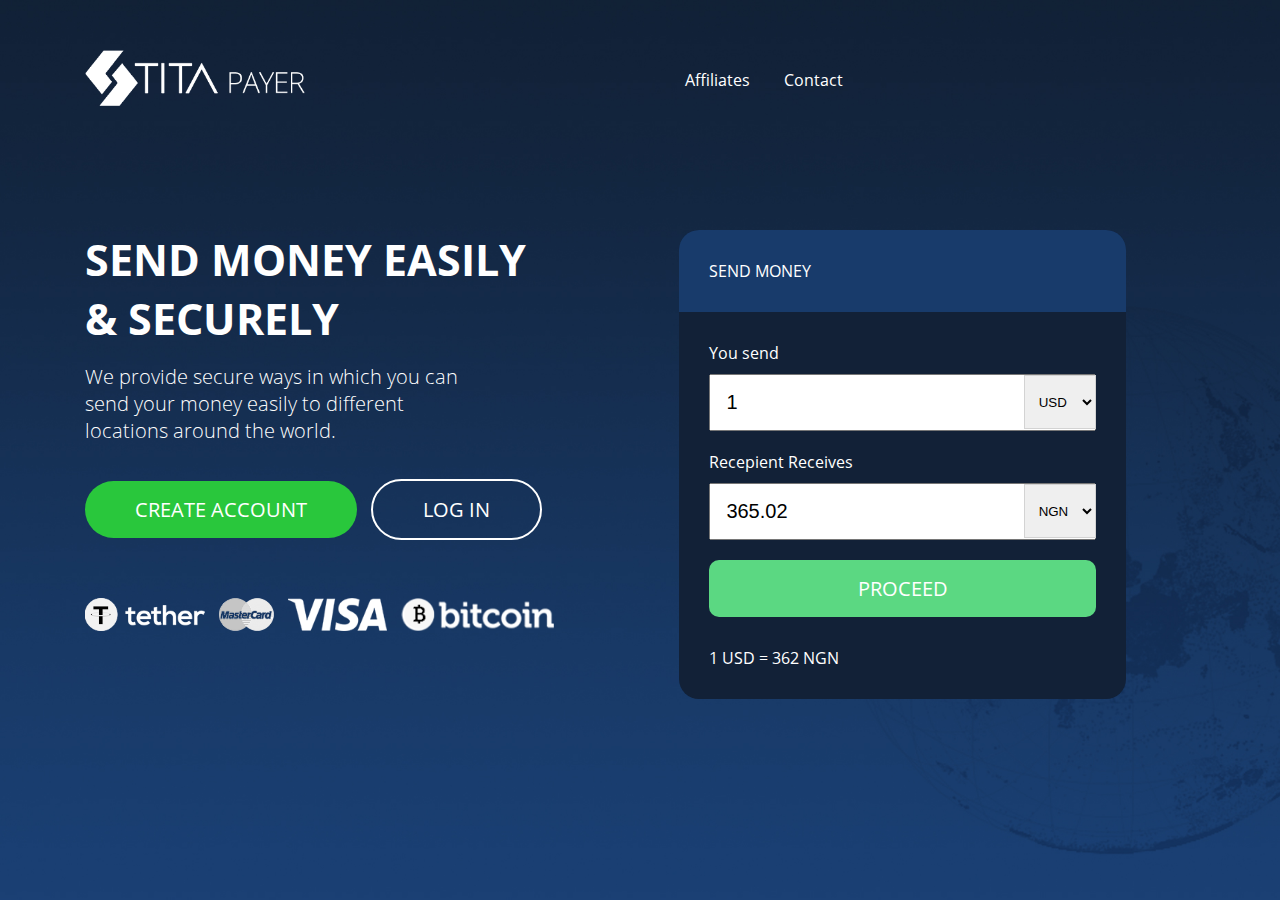
==== index.html @ bcf279bd "Started Landing Page" ====
<!DOCTYPE html>
<html lang="en">
  <head>
    <meta charset="UTF-8" />
    <meta name="viewport" content="width=device-width, initial-scale=1.0" />
    <meta http-equiv="X-UA-Compatible" content="ie=edge" />
    <title>TITAPayer</title>
    <link rel="stylesheet" href="./css/bootstrap-grid.css" />
    <link rel="stylesheet" href="./css/style.css" />
  </head>
  <body>
    <section id="header">
      <div class="container">
        <div class="row padding-vertical">
          <div class="col-md-6">
            <div class="nav">
              <img class="logo" src="./img/logo.png" alt="" />
            </div>
          </div>
          <div class="col-md-6">
            <div class="">
              <ul>
                <li>
                  <a href="#">Affiliates</a>
                </li>
                <li>
                  <a href="#">Contact</a>
                </li>
              </ul>
            </div>
          </div>
        </div>

        <div class="head">
          <div class="row expand">
            <div class="col-md-6">
              <div>
                <h1 class="caption">
                  SEND MONEY EASILY <br />
                  & SECURELY
                </h1>
                <p class="description">
                  We provide secure ways in which you can send your money easily
                  to different locations around the world.
                </p>
                <div class="button-holder">
                  <button class="createaccount">
                    CREATE ACCOUNT
                  </button>
                  <button class="loginaccount">
                    LOG IN
                  </button>
                </div>
                <div class="partner-holder">
                  <img src="./img/tether.png" alt="" />
                  <img src="./img/mastercard.png" alt="" />
                  <img src="./img/visa.png" alt="" />
                  <img src="./img/bitcoin.png" alt="" />
                </div>
              </div>
            </div>
            <div class="col-md-6 center-content">
              <div class="exchange-card">
                <div class="top">
                  <p>SEND MONEY</p>
                </div>
                <div class="body">
                  <p>You send</p>
                  <div class="input-holder">
                    <input type="number" name="" id="" value="1" />
                    <select class="dropdown">
                      <option value="1">USD</option>
                      <option value="2">NGN</option>
                    </select>
                  </div>
                  <p>Recepient Receives</p>
                  <div class="input-holder">
                    <input type="number" name="" id="" value="365.02" />
                    <select class="dropdown">
                      <option value="" selected disabled hidden>NGN</option>
                      <option value="1">NGN</option>
                      <option value="2">USD</option>
                    </select>
                  </div>
                  <button class="proceed">
                    PROCEED
                  </button>
                  <p>1 USD = 362 NGN</p>
                </div>
              </div>
            </div>
          </div>
        </div>
      </div>
    </section>
  </body>
</html>
---- css/style.css ----
* {
  margin: 0;
  padding: 0;
  box-sizing: border-box;
}
@font-face {
  font-family: "OpenSansLight";
  src: url("../fonts/OPENSANS-LIGHT.TTF");
}
@font-face {
  font-family: "OpenSansRegular";
  src: url("../fonts/OPENSANS-REGULAR.TTF");
}
@font-face {
  font-family: "OpenSansBold";
  src: url("../fonts/OPENSANS-BOLD.TTF");
}
.center-content {
  justify-content: center;
  display: flex;
}
body {
  font-family: "OpenSansRegular";
}
.expand {
  width: 100%;
}
#header {
  background-image: url(../img/header_bg.jpg);
  background-size: cover;
  min-height: 100vh;
}
#header ul {
  text-align: left;
}
#header li {
  display: inline-block;
  padding-left: 30px;
}
#header a {
  color: white;
  text-decoration: none;
  line-height: 60px;
}
#header .caption {
  font-family: "OpenSansBold";
  font-size: 43px;
  color: white;
  font-weight: 100;
}
#header .description {
  font-size: 20px;
  font-family: "OpenSansLight";
  color: white;
  font-weight: 100;
  padding-top: 15px;
  padding-bottom: 35px;
  max-width: 380px;
}

.createaccount {
  font-family: "OpenSansRegular";
  background-color: #29c73c;
  border: none;
  border-radius: 100px;
  padding: 15px 50px;
  font-size: 20px;
  color: white;
  margin-right: 10px;
  margin-bottom: 10px;
}
.loginaccount {
  font-family: "OpenSansRegular";
  background-color: transparent;
  border: 2px solid white;
  border-radius: 100px;
  padding: 15px 50px;
  font-size: 20px;
  color: white;
}
.nav {
  display: flex;
  flex-direction: row;
  justify-content: space-between;
}
.padding-vertical {
  padding-top: 50px;
}
.logo {
  max-width: 220px;
}
.partner-holder {
  margin-top: 50px;
}
.partner-holder img {
  height: 33px;
  margin-right: 10px;
  margin-bottom: 30px;
}
.exchange-card {
  background-color: #122137;
  width: 85%;
  border-radius: 20px;
}
.exchange-card .top {
  padding: 30px;
  background-color: #183b6b;
  border-radius: 20px 20px 0 0;
  color: white;
}
.exchange-card .body {
  padding: 30px;
  color: white;
}
input {
  font-size: 20px;
  padding: 15px;
  width: 100%;
  margin-top: 10px;
}
.input-holder {
  position: relative;
  margin-bottom: 20px;
}
.dropdown {
  position: absolute;
  right: 0;
  height: 54px;
  top: 11px;
  padding: 0 10px;
  border: 1px solid rgb(211, 211, 211);
}
.proceed {
  font-family: "OpenSansRegular";
  width: 100%;
  background-color: #5bd882;
  border: none;
  border-radius: 10px;
  padding: 15px;
  color: white;
  font-size: 20px;
  margin-bottom: 30px;
}
.head {
  margin-top: 120px;
}

.features-holder {
  /* max-width: 800px; */
  background-color: #29c73c;
  height: 400px;
  display: flex;
  justify-content: center;
}
.out-card {
  background-color: #173560;
  padding: 20px;
  width: 100%;
}
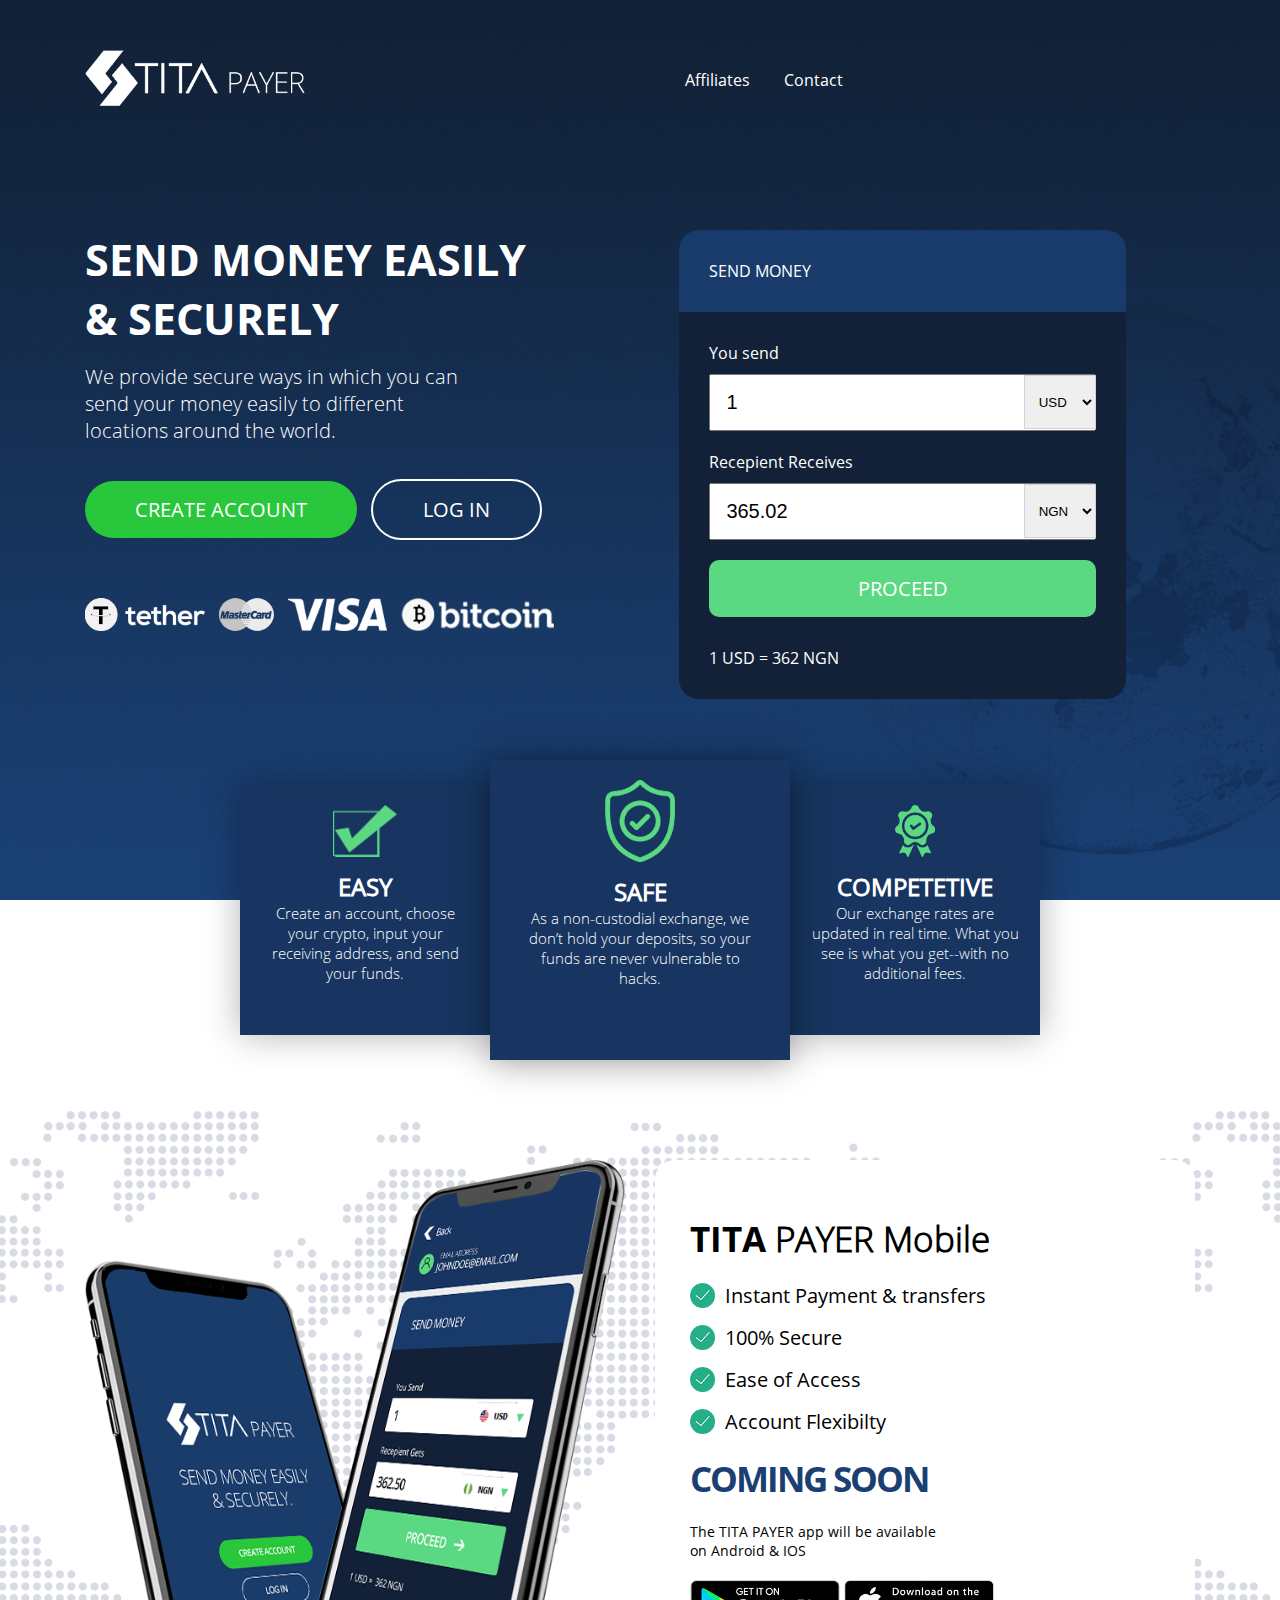
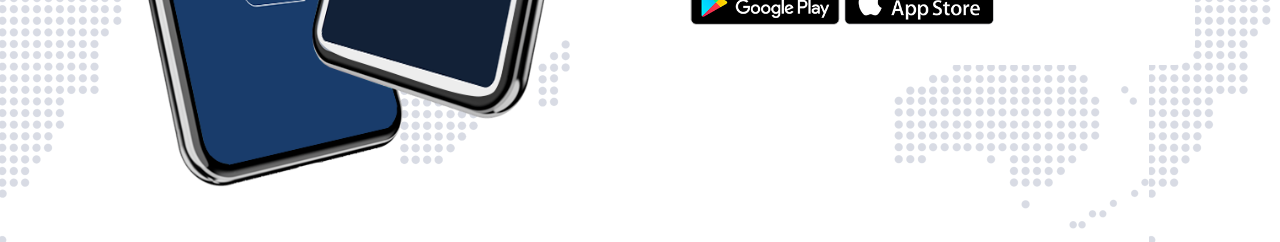
==== commit 865adf87: "added mobile section" ====
--- a/index.html
+++ b/index.html
@@ -7,9 +7,18 @@
     <title>TITAPayer</title>
     <link rel="stylesheet" href="./css/bootstrap-grid.css" />
     <link rel="stylesheet" href="./css/style.css" />
+    <script src="https://ajax.googleapis.com/ajax/libs/jquery/1.11.1/jquery.min.js"></script>
+    <script src="./js/demo.js"></script>
+    <script
+      type="text/javascript"
+      src="./js/jquery.particleground.min.js"
+    ></script>
   </head>
   <body>
     <section id="header">
+      <!-- <div id="particles" class="clip-ellipse">
+        <canvas class="pg-canvas" width="1313" height="976"></canvas>
+      </div> -->
       <div class="container">
         <div class="row padding-vertical">
           <div class="col-md-6">
@@ -93,5 +102,78 @@
         </div>
       </div>
     </section>
+    <section>
+      <div class="features-holder">
+        <div class="feature-cards">
+          <div class="card-small">
+            <img src="./img/ease.png" alt="" />
+            <h2>EASY</h2>
+            <p>
+              Create an account, choose your crypto, input your receiving
+              address, and send your funds.
+            </p>
+          </div>
+          <div class="card-big">
+            <img src="./img/shield.png" alt="" />
+            <h2>SAFE</h2>
+            <p>
+              As a non-custodial exchange, we don’t hold your deposits, so your
+              funds are never vulnerable to hacks.
+            </p>
+          </div>
+          <div class="card-small">
+            <img src="./img/compete.png" alt="" />
+            <h2>COMPETETIVE</h2>
+            <p>
+              Our exchange rates are updated in real time. What you see is what
+              you get--with no additional fees.
+            </p>
+          </div>
+        </div>
+      </div>
+    </section>
+    <section class="world-map">
+      <div class="container">
+        <div class="row">
+          <div class="col-md-6">
+            <div class="left-image">
+              <img src="./img/phone.png" alt="" />
+            </div>
+          </div>
+          <div class="col-md-6">
+            <div class="left-side">
+              <h2><span>TITA</span> PAYER Mobile</h2>
+              <ul>
+                <li class="flex-list">
+                  <img src="./img/success.png" alt="" />
+                  <p>Instant Payment & transfers</p>
+                </li>
+                <li class="flex-list">
+                  <img src="./img/success.png" alt="" />
+                  <p>100% Secure</p>
+                </li>
+                <li class="flex-list">
+                  <img src="./img/success.png" alt="" />
+                  <p>Ease of Access</p>
+                </li>
+                <li class="flex-list">
+                  <img src="./img/success.png" alt="" />
+                  <p>Account Flexibilty</p>
+                </li>
+              </ul>
+              <h2 class="coming-soon">COMING SOON</h2>
+              <p class="desc">
+                The TITA PAYER app will be available <br />
+                on Android & IOS
+              </p>
+              <div>
+                <img src="./img/googleplay.png" alt="" />
+                <img src="./img/appstore.png" alt="" />
+              </div>
+            </div>
+          </div>
+        </div>
+      </div>
+    </section>
   </body>
 </html>
--- a/css/style.css
+++ b/css/style.css
@@ -18,6 +18,7 @@
 .center-content {
   justify-content: center;
   display: flex;
+  height: min-content;
 }
 body {
   font-family: "OpenSansRegular";
@@ -101,6 +102,7 @@
   background-color: #122137;
   width: 85%;
   border-radius: 20px;
+  margin-bottom: 40px;
 }
 .exchange-card .top {
   padding: 30px;
@@ -146,14 +148,146 @@
 }
 
 .features-holder {
-  /* max-width: 800px; */
-  background-color: #29c73c;
   height: 400px;
   display: flex;
   justify-content: center;
-}
-.out-card {
+  margin-top: -190px;
+  /* position: absolute; */
+  /* left: 50%;
+  transform: translate(-50%); */
+}
+/* .features-holder {
+  height: 400px;
+  display: flex;
+  justify-content: center;
+  position: absolute;
+  left: 50%;
+  transform: translate(-50%);
+} */
+.feature-cards {
+  width: 800px;
+  /* background-color: #173560; */
+  display: flex;
+  flex-direction: row;
+  align-items: center;
+}
+.card-small {
+  width: 250px;
   background-color: #173560;
+  height: 250px;
+  -webkit-box-shadow: 0px 0px 34px 0px rgba(0, 0, 0, 0.3);
+  -moz-box-shadow: 0px 0px 34px 0px rgba(0, 0, 0, 0.3);
+  box-shadow: 0px 0px 34px 0px rgba(0, 0, 0, 0.3);
+  text-align: center;
   padding: 20px;
-  width: 100%;
-}
+  color: white;
+}
+.card-small p {
+  font-family: "OpenSansLight";
+  font-size: 15px;
+}
+.card-small img {
+  height: 60px;
+  padding-bottom: 8px;
+}
+.card-big {
+  width: 300px;
+  background-color: #173560;
+  height: 300px;
+  -webkit-box-shadow: 0px 0px 34px 0px rgba(0, 0, 0, 0.45);
+  -moz-box-shadow: 0px 0px 34px 0px rgba(0, 0, 0, 0.45);
+  box-shadow: 0px 0px 34px 0px rgba(0, 0, 0, 0.45);
+  z-index: 1;
+  text-align: center;
+  padding: 20px 30px;
+  color: white;
+}
+.card-big p {
+  font-family: "OpenSansLight";
+  font-size: 15px;
+}
+.card-big img {
+  height: 90px;
+  padding-bottom: 8px;
+}
+#particles {
+  width: 100%;
+
+  height: 100%;
+
+  overflow: hidden;
+  position: absolute;
+}
+.clip-circle {
+  clip-path: circle(720px at 100px right);
+  /* OLD VALUE example: circle(245px, 140px, 50px); */
+  /* Yep, even the new clip-path has deprecated stuff. */
+}
+.clip-ellipse {
+  clip-path: ellipse(800px 600px at bottom right);
+  /* OLD VALUE example: ellipse(245px, 80px, 75px, 30px); */
+}
+@media only screen and (max-width: 1200px) {
+  .features-holder {
+    margin-top: -70px;
+  }
+}
+@media only screen and (max-width: 768px) {
+  .features-holder {
+    margin-top: 0px;
+    padding-top: 20px;
+    height: auto;
+  }
+  .feature-cards {
+    flex-direction: column;
+    align-items: center;
+  }
+}
+.world-map {
+  background-image: url(../img/world-map-dots.png);
+  padding: 50px 0px;
+  /* margin-top */
+}
+.left-image img {
+  width: 100%;
+}
+.flex-list {
+  display: flex;
+  align-items: center;
+}
+.left-side {
+  background-color: white;
+  padding: 35px;
+  border-radius: 20px;
+}
+.left-side li {
+  margin-bottom: 15px;
+}
+.left-side h2 {
+  font-size: 35px;
+  font-family: "OpenSansLight";
+  margin: 20px 0px;
+}
+.left-side h2 span {
+  font-family: "OpenSansBold";
+}
+.left-side > ul > li > img {
+  width: 25px;
+  margin-right: 10px;
+}
+.left-side > div > img {
+  max-width: 150px;
+}
+.left-side p {
+  font-size: 20px;
+}
+.coming-soon {
+  margin-top: 15px;
+  font-family: "OpenSansBold" !important;
+  color: #1a4073;
+  letter-spacing: -2px;
+}
+.desc {
+  font-size: 14px !important;
+  margin-bottom: 20px;
+}
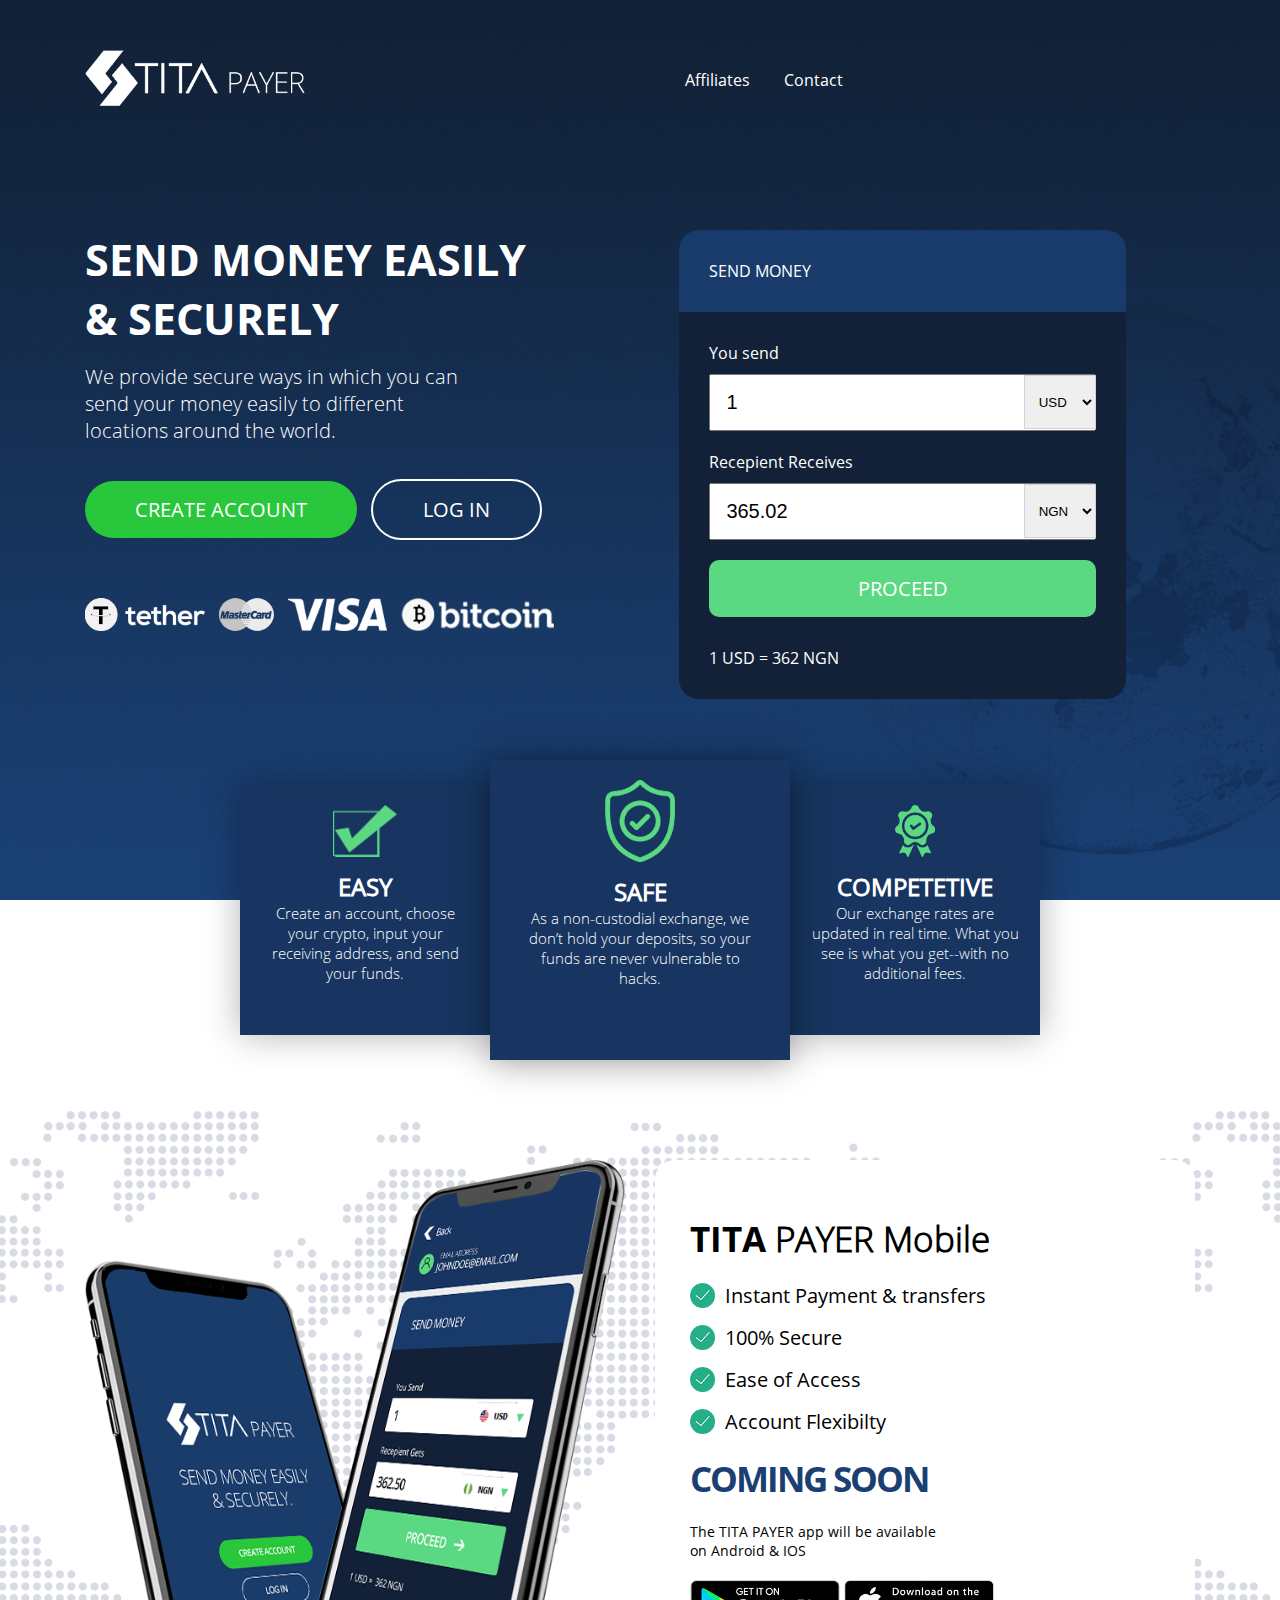
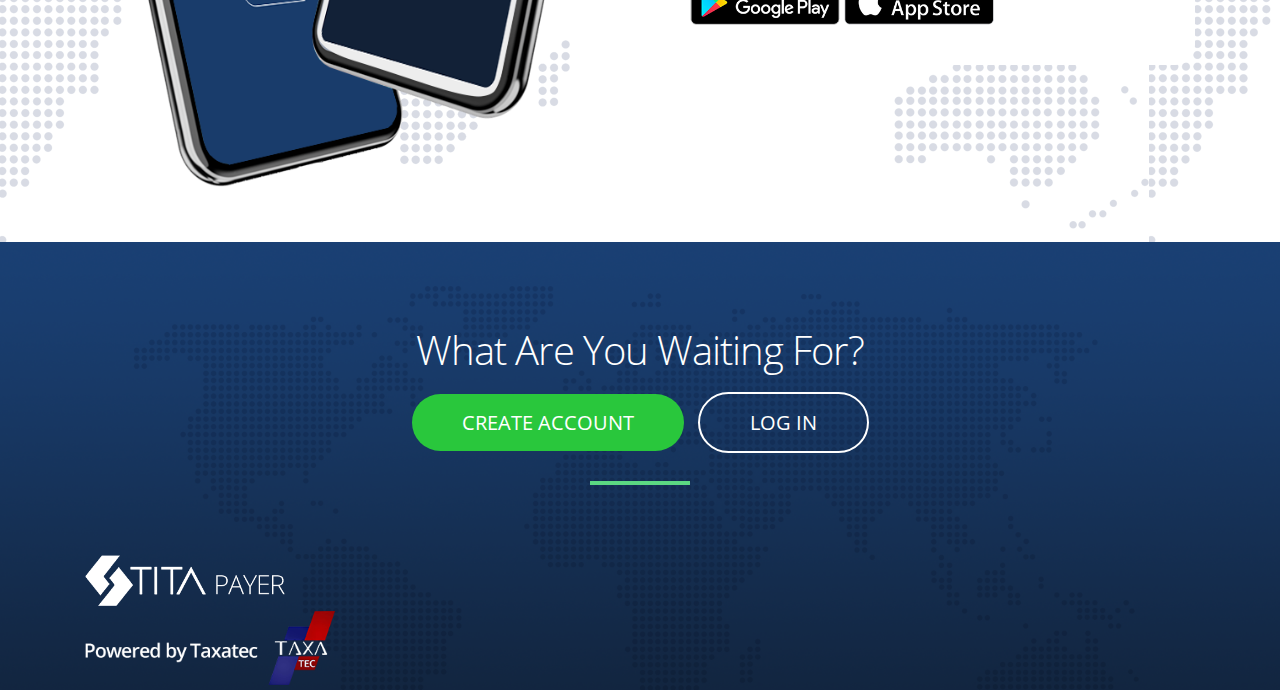
==== commit ec63c17f: "added footer" ====
--- a/index.html
+++ b/index.html
@@ -175,5 +175,35 @@
         </div>
       </div>
     </section>
+    <footer>
+      <div class="container">
+        <div class="row">
+          <div class="col-md-12">
+            <div class="footer-CTA">
+              <div>
+                <h2>What Are You Waiting For?</h2>
+                <div class="button-holder">
+                  <button class="createaccount">
+                    CREATE ACCOUNT
+                  </button>
+                  <button class="loginaccount">
+                    LOG IN
+                  </button>
+                </div>
+                <div class="divider-green"></div>
+              </div>
+            </div>
+          </div>
+        </div>
+        <div class="row">
+          <div class="col-md-4">
+            <div class="footer-left">
+              <img id="logo" src="./img/logo.png" alt="" /><br />
+              <img id="taxatec" src="./img/Powered by Taxatec.png" alt="" />
+            </div>
+          </div>
+        </div>
+      </div>
+    </footer>
   </body>
 </html>
--- a/css/style.css
+++ b/css/style.css
@@ -291,3 +291,43 @@
   font-size: 14px !important;
   margin-bottom: 20px;
 }
+footer {
+  height: auto;
+  background-image: url(../img/footer-bg.png);
+  background-size: cover;
+  padding: 80px 20px 0px;
+}
+.footer-CTA {
+  display: flex;
+  flex-direction: column;
+  justify-content: center;
+}
+.footer-CTA > div {
+  text-align: center;
+}
+.footer-CTA h2 {
+  font-size: 40px;
+  font-family: "OpenSansLight";
+  letter-spacing: -1px;
+  color: white;
+  font-weight: 100;
+  margin-bottom: 15px;
+}
+.divider-green {
+  background-color: #5bd882;
+  width: 100px;
+  height: 4px;
+  margin: 20px 0px;
+  left: 50%;
+  position: relative;
+  transform: translateX(-50%);
+}
+.footer-left {
+  margin-top: 50px;
+}
+.footer-left #logo {
+  width: 200px;
+}
+.footer-left #taxatec {
+  width: 250px;
+}
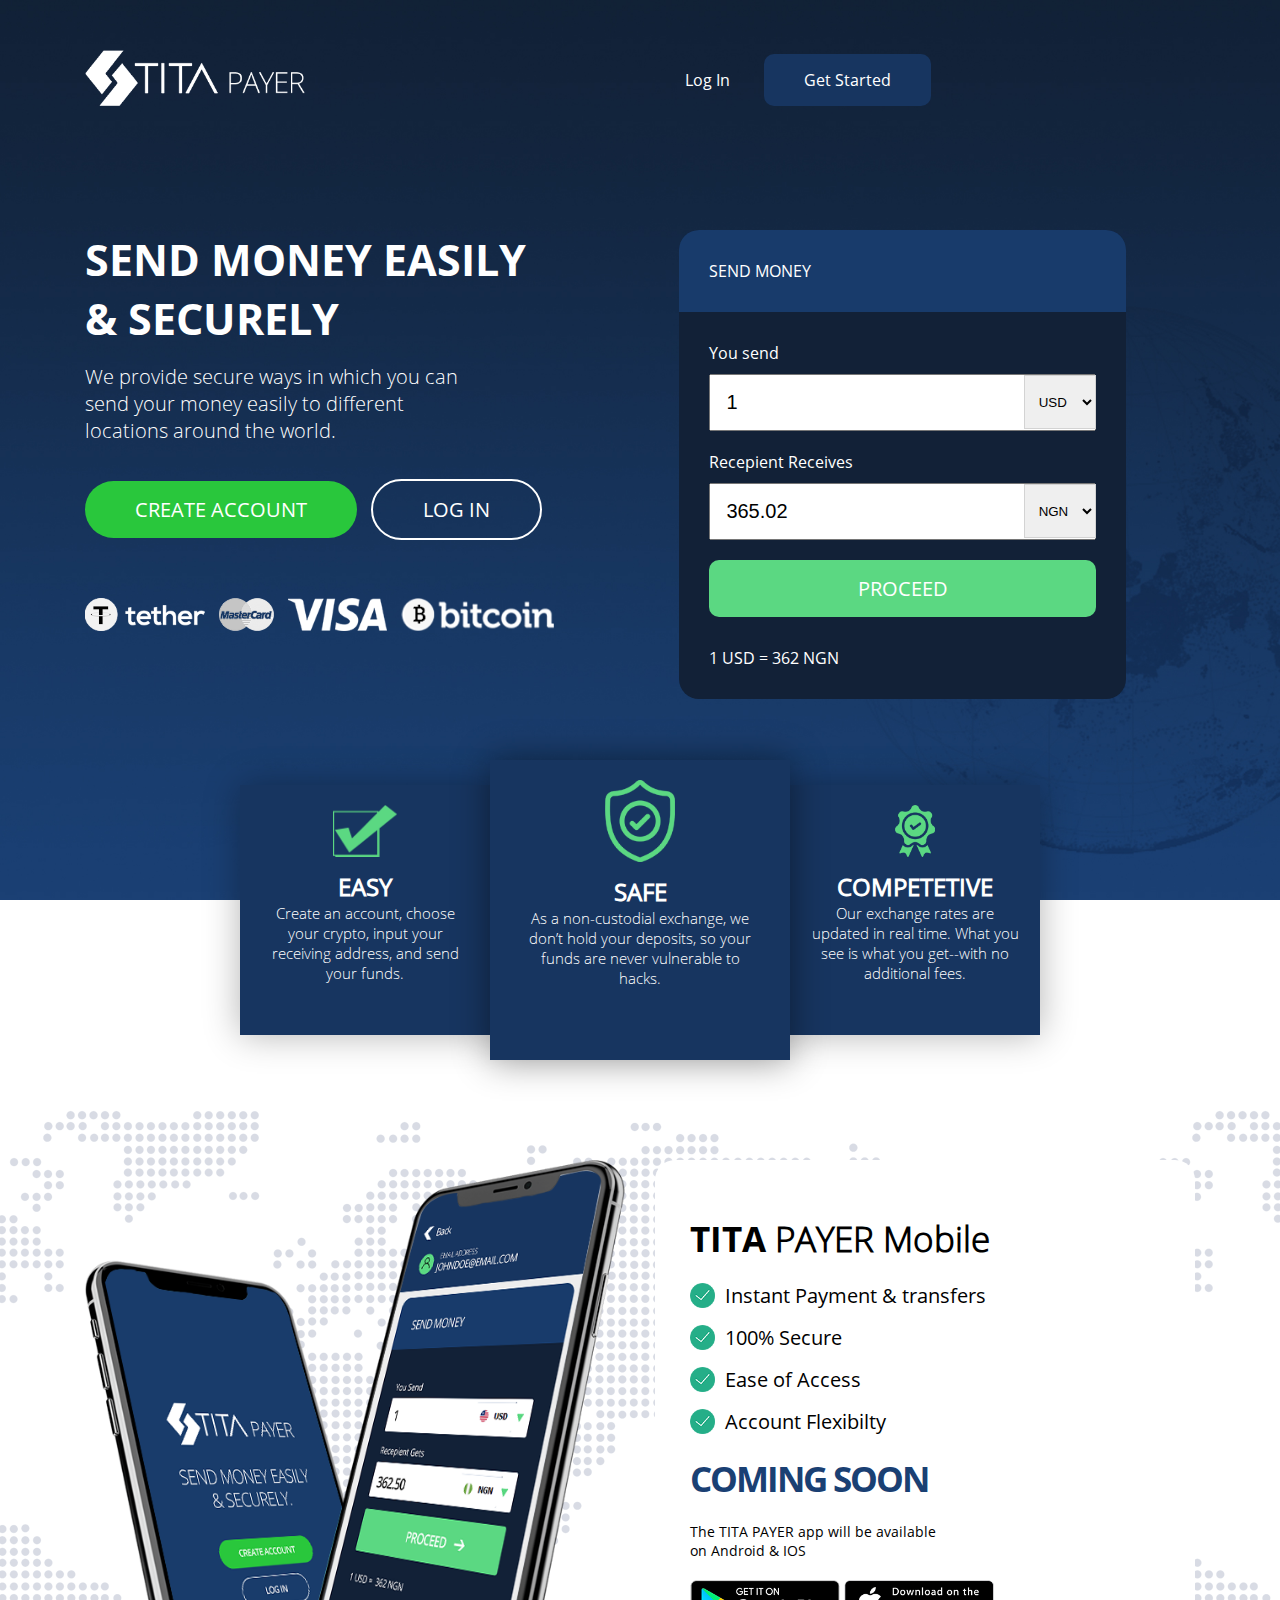
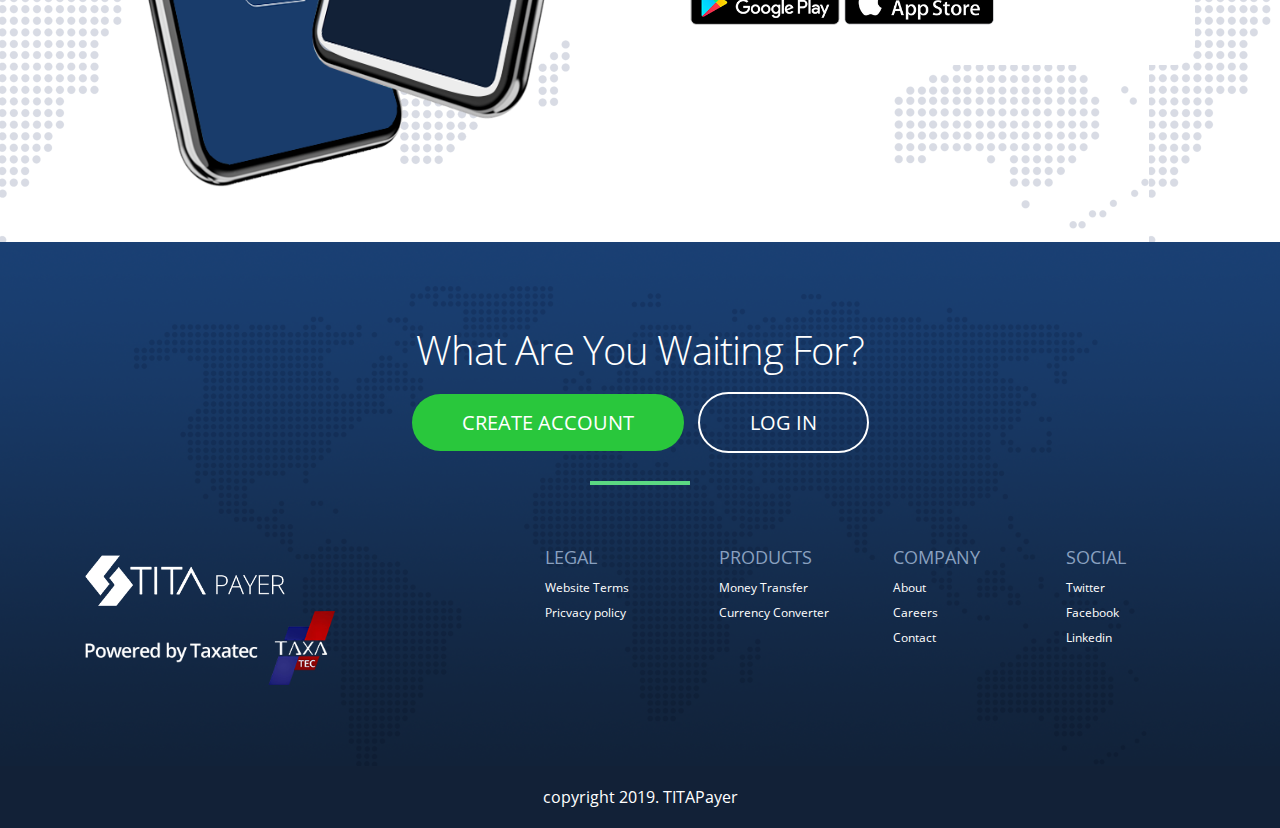
==== commit 2a84cd25: "finished landing page" ====
--- a/index.html
+++ b/index.html
@@ -30,10 +30,10 @@
             <div class="">
               <ul>
                 <li>
-                  <a href="#">Affiliates</a>
+                  <a href="#">Log In</a>
                 </li>
                 <li>
-                  <a href="#">Contact</a>
+                  <a class="getStarted" href="#">Get Started</a>
                 </li>
               </ul>
             </div>
@@ -196,14 +196,79 @@
           </div>
         </div>
         <div class="row">
-          <div class="col-md-4">
+          <div class="col-md-5">
             <div class="footer-left">
               <img id="logo" src="./img/logo.png" alt="" /><br />
               <img id="taxatec" src="./img/Powered by Taxatec.png" alt="" />
             </div>
           </div>
+          <div class="col-md-7 footer-right">
+            <div class="row">
+              <div class="col-md-3">
+                <ul>
+                  <li>
+                    <p class="listHead">LEGAL</p>
+                  </li>
+                  <li>
+                    <p>Website Terms</p>
+                  </li>
+                  <li>
+                    <p>Pricvacy policy</p>
+                  </li>
+                </ul>
+              </div>
+              <div class="col-md-3">
+                <ul>
+                  <li>
+                    <p class="listHead">PRODUCTS</p>
+                  </li>
+                  <li>
+                    <p>Money Transfer</p>
+                  </li>
+                  <li>
+                    <p>Currency Converter</p>
+                  </li>
+                </ul>
+              </div>
+              <div class="col-md-3">
+                <ul>
+                  <li>
+                    <p class="listHead">COMPANY</p>
+                  </li>
+                  <li>
+                    <p>About</p>
+                  </li>
+                  <li>
+                    <p>Careers</p>
+                  </li>
+                  <li>
+                    <p>Contact</p>
+                  </li>
+                </ul>
+              </div>
+              <div class="col-md-3">
+                <ul>
+                  <li>
+                    <p class="listHead">SOCIAL</p>
+                  </li>
+                  <li>
+                    <p>Twitter</p>
+                  </li>
+                  <li>
+                    <p>Facebook</p>
+                  </li>
+                  <li>
+                    <p>Linkedin</p>
+                  </li>
+                </ul>
+              </div>
+            </div>
+          </div>
         </div>
       </div>
     </footer>
+    <section class="copyright">
+      <p>copyright 2019. TITAPayer</p>
+    </section>
   </body>
 </html>
--- a/css/style.css
+++ b/css/style.css
@@ -25,6 +25,11 @@
 }
 .expand {
   width: 100%;
+}
+.getStarted {
+  padding: 15px 40px;
+  background-color: #173560;
+  border-radius: 10px;
 }
 #header {
   background-image: url(../img/header_bg.jpg);
@@ -331,3 +336,30 @@
 .footer-left #taxatec {
   width: 250px;
 }
+.footer-right ul {
+  margin-bottom: 20px;
+}
+.footer-right li {
+  list-style: none;
+}
+.footer-right {
+  padding: 40px 0px 100px;
+}
+
+.footer-right .listHead {
+  color: #89a0bf;
+  font-size: 18px;
+  margin-bottom: 10px;
+}
+
+.footer-right p {
+  font-size: 12px;
+  color: white;
+  margin-bottom: 8px;
+}
+.copyright {
+  background-color: #122137;
+  padding: 20px;
+  text-align: center;
+  color: white;
+}
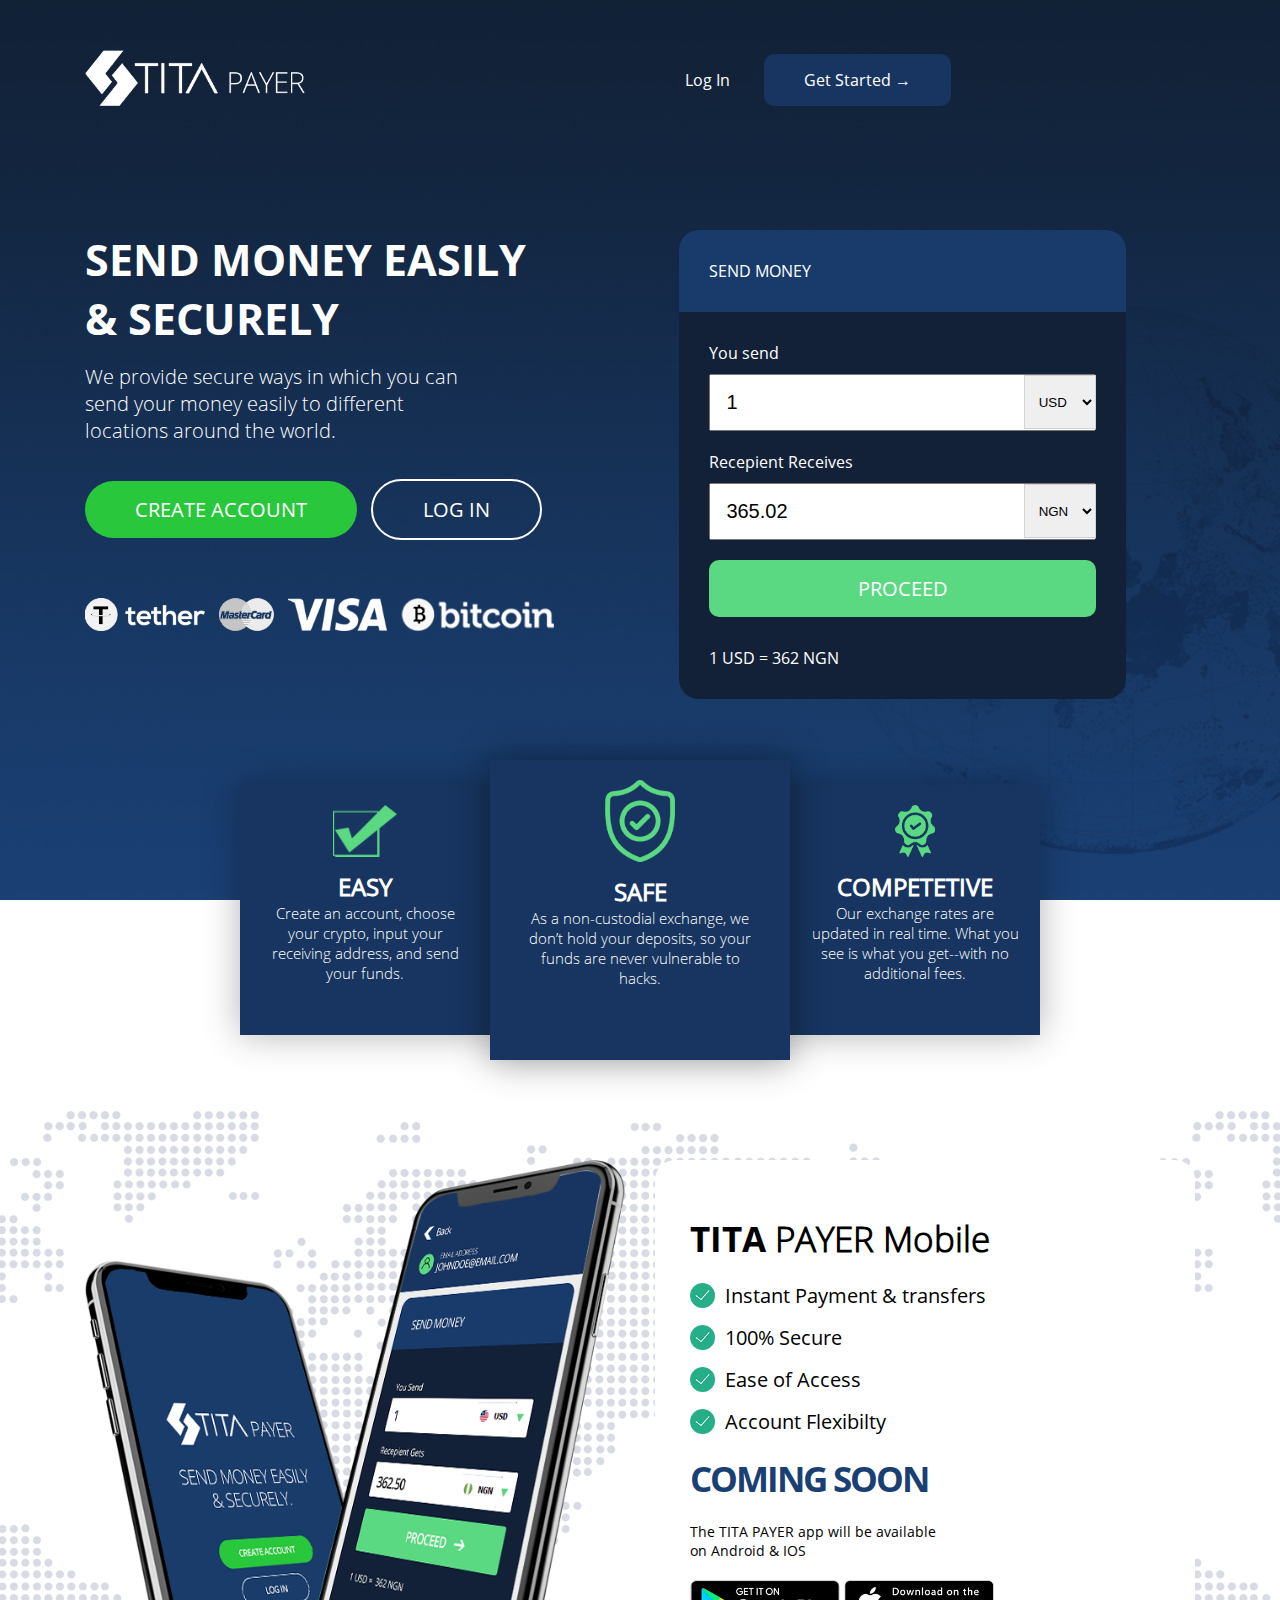
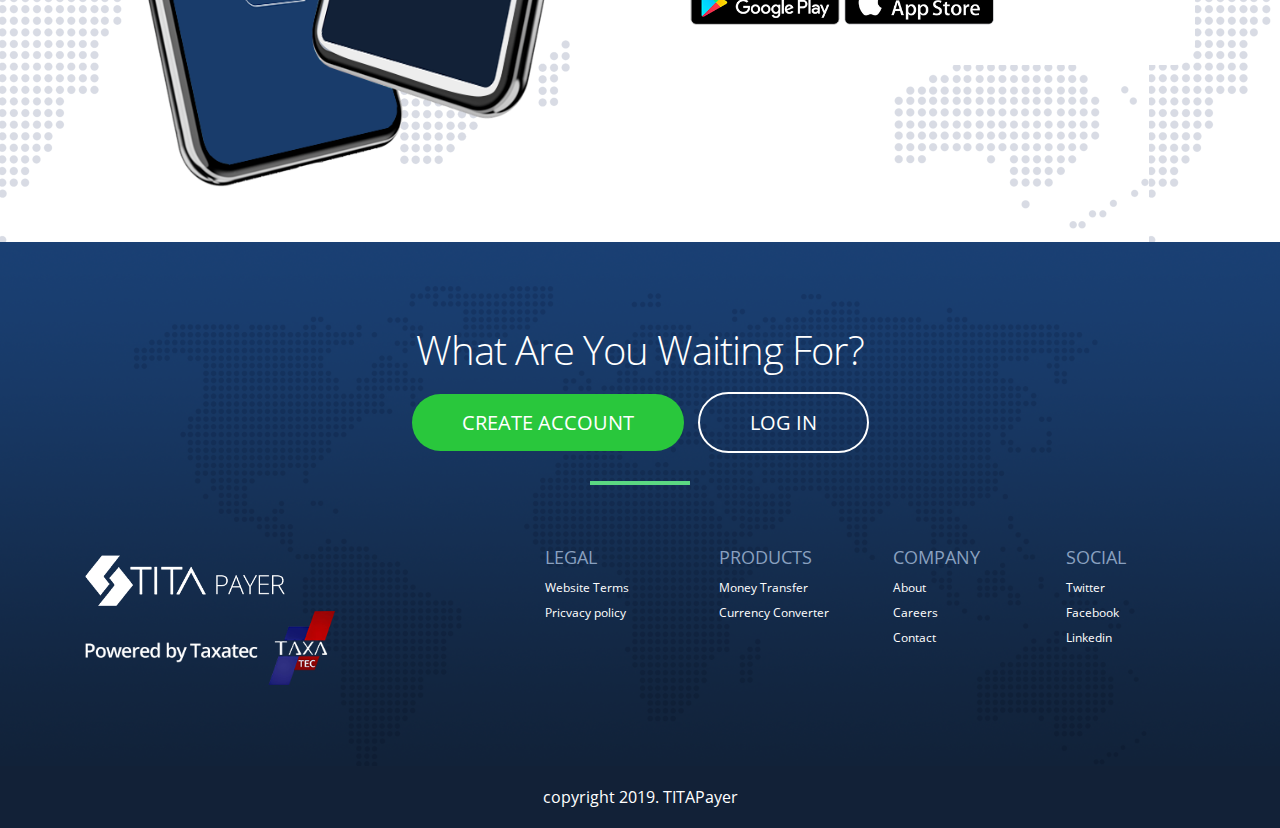
==== commit 11ac7231: "finished auth" ====
--- a/index.html
+++ b/index.html
@@ -30,10 +30,10 @@
             <div class="">
               <ul>
                 <li>
-                  <a href="#">Log In</a>
+                  <a href="./login.html">Log In</a>
                 </li>
                 <li>
-                  <a class="getStarted" href="#">Get Started</a>
+                  <a class="getStarted" href="./signup.html">Get Started →</a>
                 </li>
               </ul>
             </div>
--- a/css/style.css
+++ b/css/style.css
@@ -363,3 +363,150 @@
   text-align: center;
   color: white;
 }
+.login {
+  position: relative;
+  margin-top: 40px;
+}
+.login > div > h2 {
+  font-size: 50px;
+}
+.login > div > h2,
+.login > div > p {
+  color: white;
+}
+.login-card {
+  margin-top: 80px;
+  max-width: 500px;
+  position: relative;
+  color: #748b9f;
+  left: 50%;
+  transform: translate(-50%, 0px);
+}
+.login-card input {
+  background-color: transparent;
+  border-radius: 7px;
+  border: 1px solid white;
+  margin-bottom: 20px;
+  color: white;
+}
+.signin {
+  background: linear-gradient(105.37deg, #49d60a -37.15%, #09cb01 51.25%);
+  padding: 2px 15px;
+  border-radius: 50px;
+  width: 100%;
+  display: inline-block;
+  font-size: 20px;
+  text-align: center;
+  font-weight: bold;
+  transition: all 0.5s ease-in-out;
+  margin-bottom: 40px;
+}
+.signin:hover {
+  background: linear-gradient(105.37deg, #5fd329 -22.15%, #3bf335 70.25%);
+}
+.forgot {
+  margin: 20px 0 30px;
+  color: #748b9f !important;
+  display: inline-block;
+  text-align: center !important;
+  width: 100%;
+}
+.new {
+  margin: 20px 0 30px;
+  color: #ffffff !important;
+  display: inline-block;
+  text-align: center !important;
+  width: 100%;
+}
+.forgot span {
+  color: #2382ff !important;
+  text-decoration: underline;
+}
+
+.footer {
+  position: relative;
+  padding-top: 182px;
+  padding-bottom: 56px;
+  z-index: 0;
+  overflow: hidden;
+}
+
+.popup-footer.footer {
+  margin-top: 60px;
+  min-height: calc(100vh - 700px);
+}
+.popup-footer.footer {
+  position: absolute;
+  padding-top: 0;
+  padding-bottom: 0;
+  left: 0;
+  right: 0;
+  height: 465px;
+  overflow: hidden;
+  /* margin-bottom: -230px; */
+  margin-top: -20px;
+  bottom: 0;
+}
+
+.footer-bg-waves--item2 {
+  background-image: url(../img/wave2.svg);
+  width: 6400px !important;
+  height: 432px;
+  min-height: 432px;
+  z-index: 0;
+  animation: wave2 16s infinite;
+  animation-timing-function: ease;
+  animation-timing-function: linear;
+}
+.footer-bg-waves--item1 {
+  background-image: url(../img/wave1.svg);
+  width: 4460px !important;
+  height: 452px;
+  min-height: 452px;
+  z-index: 0;
+  animation: wave1 14s cubic-bezier(0.36, 0.45, 0.63, 0.53) infinite;
+}
+.footer-bg-waves--item3 {
+  background-image: url(../img/wave3.svg);
+  width: 7288px !important;
+  height: 402px;
+  min-height: 402px;
+  z-index: 0;
+  animation: wave3 19s infinite;
+  animation-timing-function: ease;
+  animation-timing-function: linear;
+}
+.footer-bg-waves {
+  position: absolute;
+  left: 0;
+  bottom: 0;
+  pointer-events: none;
+  background-repeat: repeat-x;
+  width: 100%;
+  transform: translate3d(0, 0, 0.01);
+  will-change: transform;
+}
+@keyframes wave1 {
+  0% {
+    transform: translateX(-1115px);
+  }
+  100% {
+    transform: translateX(0);
+  }
+}
+@keyframes wave2 {
+  0% {
+    transform: translateX(0);
+  }
+  100% {
+    transform: translateX(-1600px);
+  }
+}
+@keyframes wave3 {
+  0% {
+    transform: translateX(0);
+  }
+  100% {
+    transform: translateX(-1822px);
+  }
+}
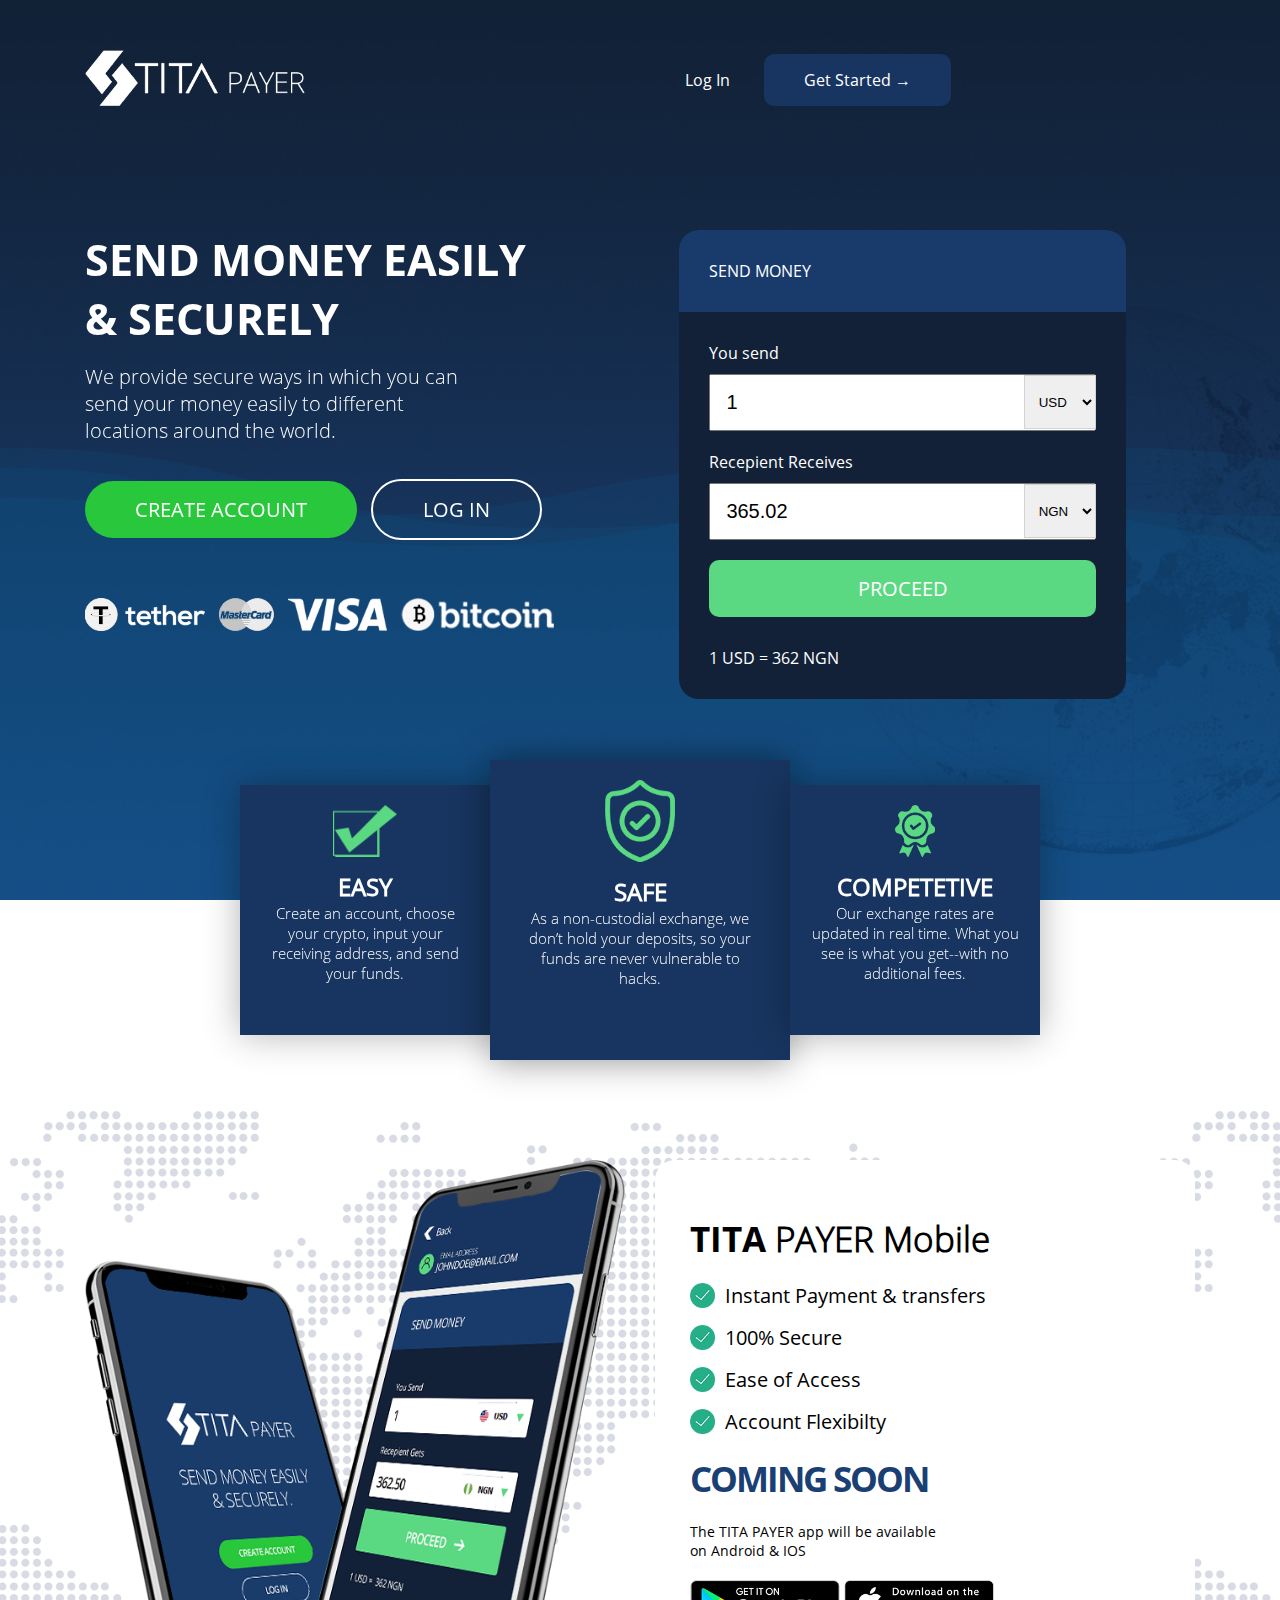
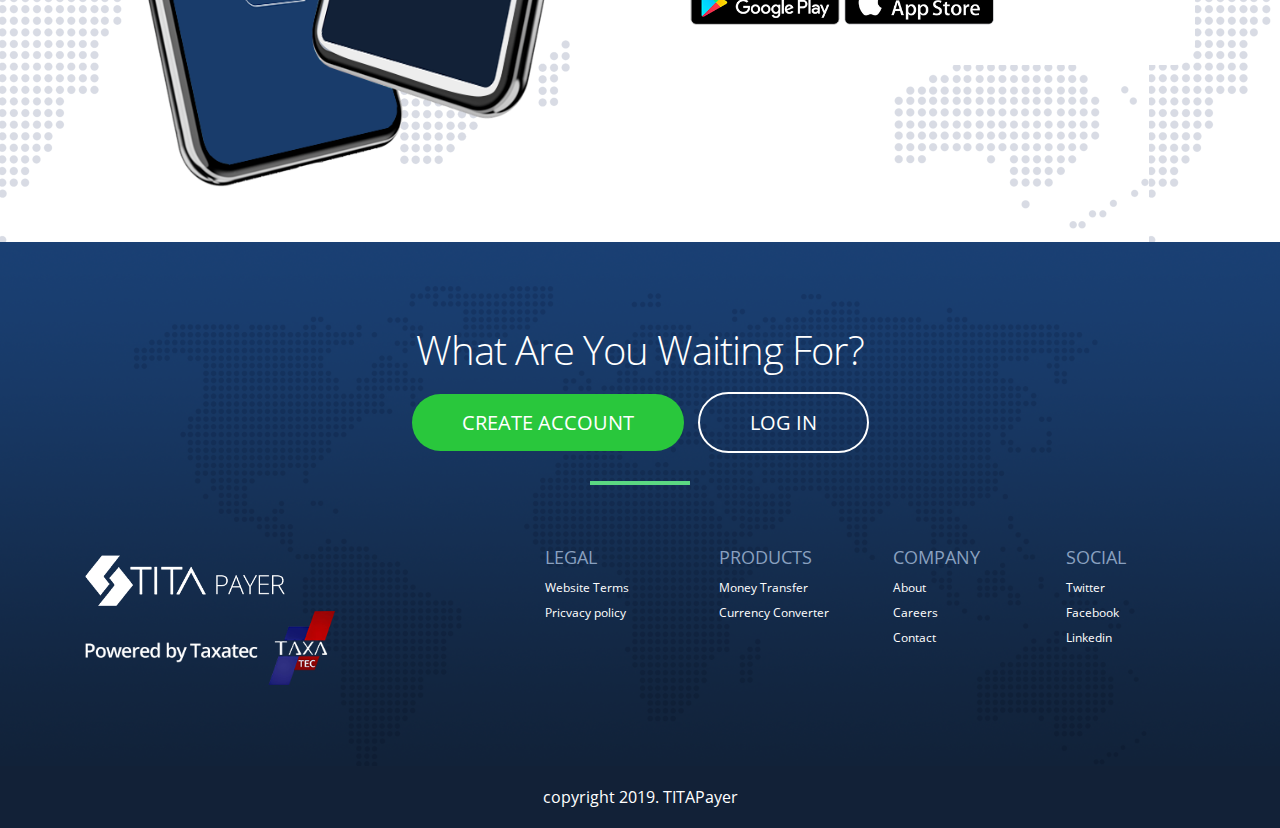
==== commit d11a983c: "finished auth" ====
--- a/index.html
+++ b/index.html
@@ -15,6 +15,16 @@
     ></script>
   </head>
   <body>
+    <section
+      style="width:100%; position: absolute; bottom: 0px; height: 100vh;"
+    >
+      <div class="footer popup-footer">
+        <div class="footer-bg-waves footer-bg-waves--item2 js-wave2"></div>
+        <div class="footer-bg-waves footer-bg-waves--item1 js-wave1"></div>
+        <div class="footer-bg-waves footer-bg-waves--item3 js-wave3"></div>
+        <div class="footer-bg"></div>
+      </div>
+    </section>
     <section id="header">
       <!-- <div id="particles" class="clip-ellipse">
         <canvas class="pg-canvas" width="1313" height="976"></canvas>
--- a/css/style.css
+++ b/css/style.css
@@ -157,6 +157,7 @@
   display: flex;
   justify-content: center;
   margin-top: -190px;
+  z-index: 2;
   /* position: absolute; */
   /* left: 50%;
   transform: translate(-50%); */
@@ -186,6 +187,7 @@
   text-align: center;
   padding: 20px;
   color: white;
+  z-index: 1;
 }
 .card-small p {
   font-family: "OpenSansLight";
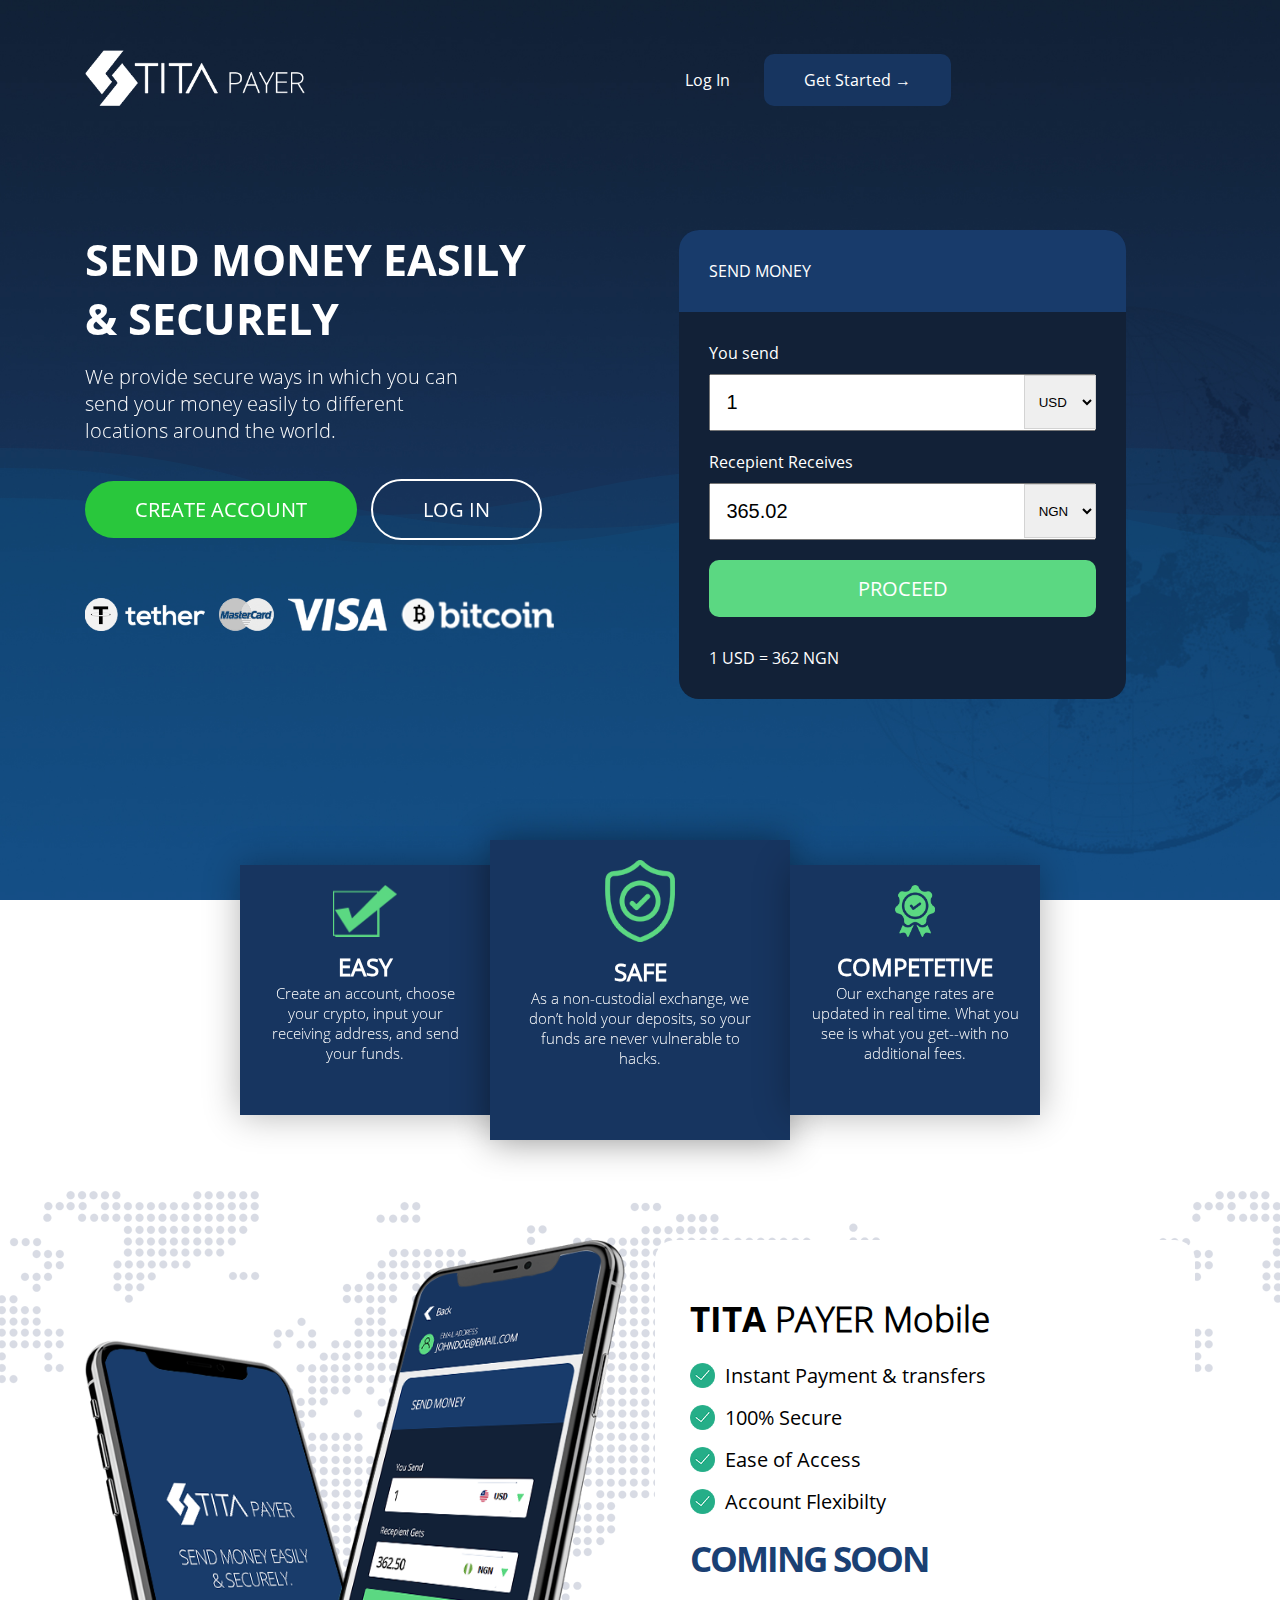
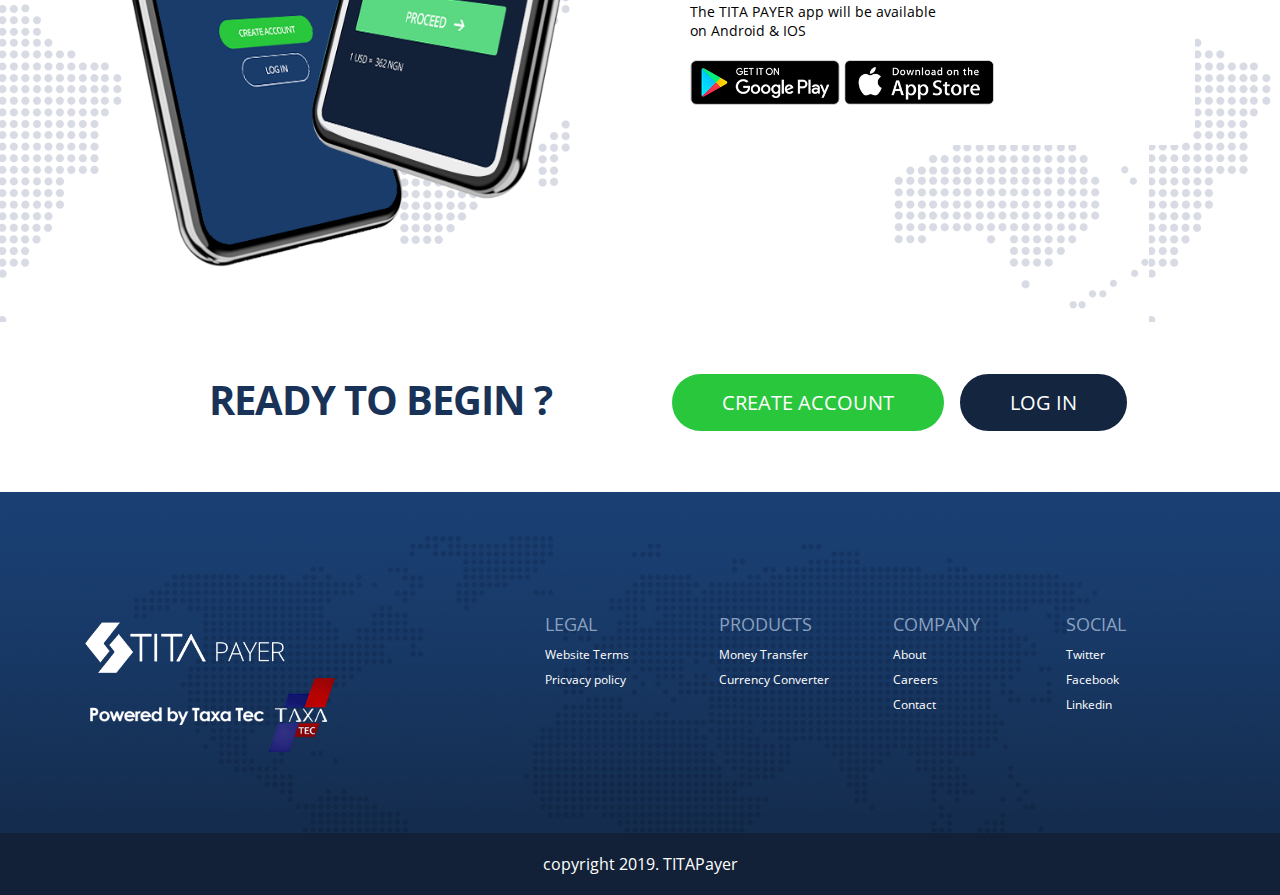
==== commit b88c2ed7: "finished pages" ====
--- a/index.html
+++ b/index.html
@@ -185,13 +185,35 @@
         </div>
       </div>
     </section>
+    <section class="container">
+      <div class="row">
+        <div class="col-md-12">
+          <div class="footer-CTA row">
+           
+              <div class="col-md-6">
+                <h2>READY TO BEGIN ?</h2>
+              </div>
+              <div class="button-holder col-md-6">
+                <button class="createaccount">
+                  CREATE ACCOUNT
+                </button>
+                <button class="loginaccount" style="background-color:#14253f">
+                  LOG IN
+                </button>
+              </div>
+              <!-- <div class="divider-green"></div> -->
+            
+          </div>
+        </div>
+      </div>
+    </section>
     <footer>
       <div class="container">
-        <div class="row">
+        <!-- <div class="row">
           <div class="col-md-12">
             <div class="footer-CTA">
               <div>
-                <h2>What Are You Waiting For?</h2>
+                <h2>Ready To Begin ?</h2>
                 <div class="button-holder">
                   <button class="createaccount">
                     CREATE ACCOUNT
@@ -204,7 +226,7 @@
               </div>
             </div>
           </div>
-        </div>
+        </div> -->
         <div class="row">
           <div class="col-md-5">
             <div class="footer-left">
--- a/css/style.css
+++ b/css/style.css
@@ -34,7 +34,7 @@
 #header {
   background-image: url(../img/header_bg.jpg);
   background-size: cover;
-  min-height: 100vh;
+  min-height: 900px;
 }
 #header ul {
   text-align: left;
@@ -234,6 +234,11 @@
   clip-path: ellipse(800px 600px at bottom right);
   /* OLD VALUE example: ellipse(245px, 80px, 75px, 30px); */
 }
+@media only screen and (max-width: 1280px) {
+  .features-holder {
+    margin-top: -110px;
+  }
+}
 @media only screen and (max-width: 1200px) {
   .features-holder {
     margin-top: -70px;
@@ -306,17 +311,18 @@
 }
 .footer-CTA {
   display: flex;
-  flex-direction: column;
-  justify-content: center;
+  flex-direction: row;
+  justify-content: space-between;
+  padding: 50px;
 }
 .footer-CTA > div {
   text-align: center;
 }
 .footer-CTA h2 {
   font-size: 40px;
-  font-family: "OpenSansLight";
+  font-family: "OpenSansBold";
   letter-spacing: -1px;
-  color: white;
+  color: #193258;
   font-weight: 100;
   margin-bottom: 15px;
 }
@@ -386,7 +392,7 @@
 }
 .login-card input {
   background-color: transparent;
-  border-radius: 7px;
+  border-radius: 50px;
   border: 1px solid white;
   margin-bottom: 20px;
   color: white;
@@ -447,7 +453,8 @@
   overflow: hidden;
   /* margin-bottom: -230px; */
   margin-top: -20px;
-  bottom: 0;
+  /* bottom: 0; */
+  top: 455px;
 }
 
 .footer-bg-waves--item2 {
@@ -512,3 +519,114 @@
     transform: translateX(-1822px);
   }
 }
+
+/* DASHBOARD */
+.progress-holder {
+  /* background-color: #2382ff55; */
+  padding: 20px;
+  max-width: 700px;
+  position: relative;
+  left: 50%;
+  transform: translateX(-50%);
+  text-align: center;
+  color: White;
+  display: flex;
+  flex-direction: column;
+  justify-content: center;
+  border-radius: 15px;
+}
+.progress-holder ul {
+  display: flex;
+  justify-content: space-around;
+  width: 100%;
+  margin-bottom: 15px;
+}
+.progress-holder p {
+  font-size: 15px;
+}
+
+.progressbar-back {
+  height: 5px;
+  /* width: 100%; */
+  background-color: #173560;
+  position: relative;
+  margin: 20px 50px 30px 60px;
+}
+.progressbar-front {
+  position: absolute;
+  height: 5px;
+  width: 0%;
+  background-color: #09cb01;
+  border-radius: 10px;
+  /* padding: 0px 80px; */
+}
+.progressbar-indicator {
+  position: absolute;
+  height: 15px;
+  width: 15px;
+  left: 0%;
+  top: -5px;
+  background-color: #09cb01;
+  border-radius: 15px;
+}
+.wizard-form {
+  background-color: white;
+}
+.wizard-howmuch {
+  color: white;
+  max-width: 700px;
+  position: relative;
+  left: 50%;
+  transform: translateX(-50%);
+  -webkit-box-shadow: 0px 0px 34px 0px rgba(0, 0, 0, 0.2);
+  -moz-box-shadow: 0px 0px 34px 0px rgba(0, 0, 0, 0.2);
+  box-shadow: 0px 0px 34px 0px rgba(0, 0, 0, 0.2);
+  padding: 20px;
+  border: 1px solid rgba(149, 149, 149, 0.281);
+}
+.wizard-howmuch h2 {
+  text-align: center;
+  margin-top: 40px;
+  margin-bottom: 20px;
+  color: #14253f;
+  font-family: "OpenSansBold";
+}
+.wizard-howmuch input {
+  padding: 20px;
+  display: inline-block;
+  width: 74%;
+  margin: 0px;
+}
+.wizard-howmuch img {
+  height: 30px;
+  width: 30px;
+  margin-right: 10px;
+}
+.wizard-howmuch p {
+  color: gray;
+  margin-bottom: 15px;
+  margin-top: 25px;
+}
+.wizard-howmuch .exbtn {
+  display: inline-block;
+  display: flex;
+  width: 25%;
+  align-items: center;
+  height: 66px;
+  background-color: #14253f;
+  color: white;
+  padding: 20px;
+  text-decoration: none;
+  font-family: "OpenSansBold";
+}
+.wizard-howmuch .exch {
+  font-weight: bolder;
+  color: #122137;
+}
+.continue {
+  display: inline-block;
+  border-radius: 10px;
+  text-decoration: none;
+  font-family: "OpenSansBold";
+  margin-top: 40px;
+}
